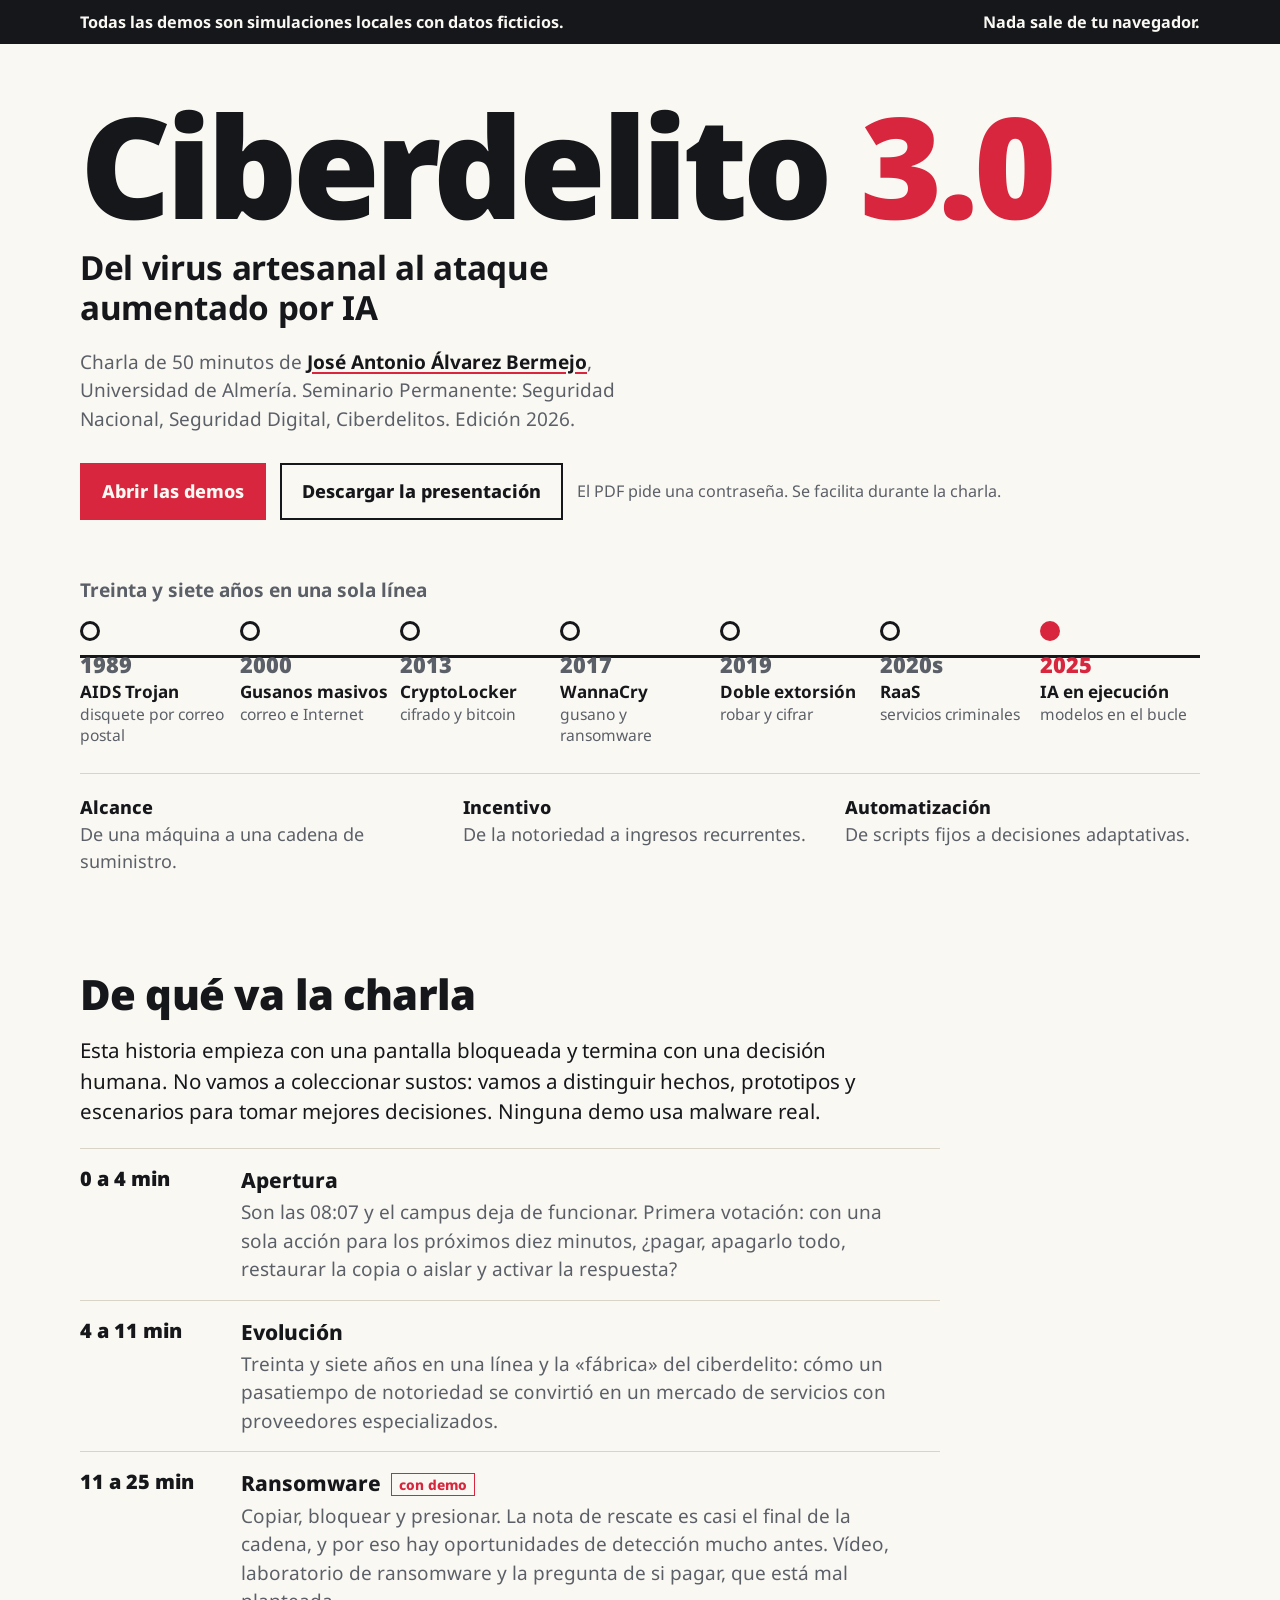
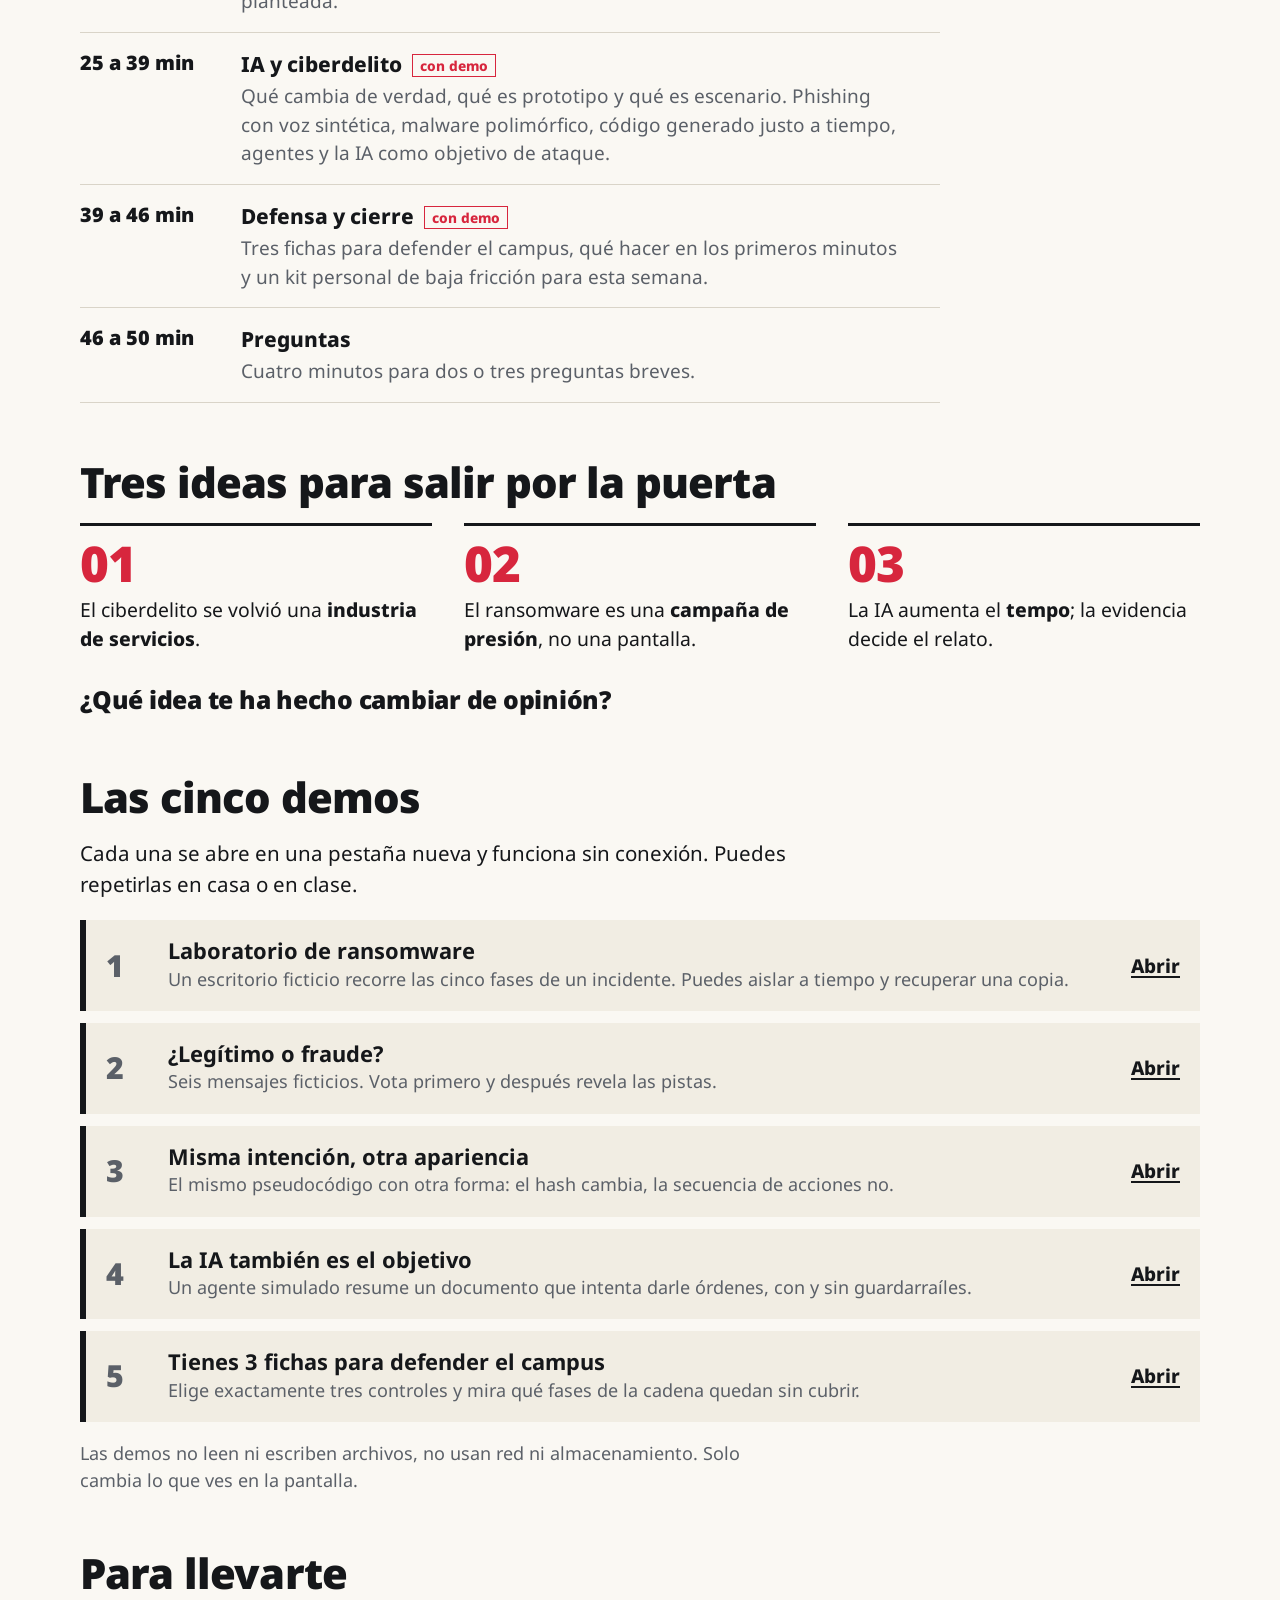
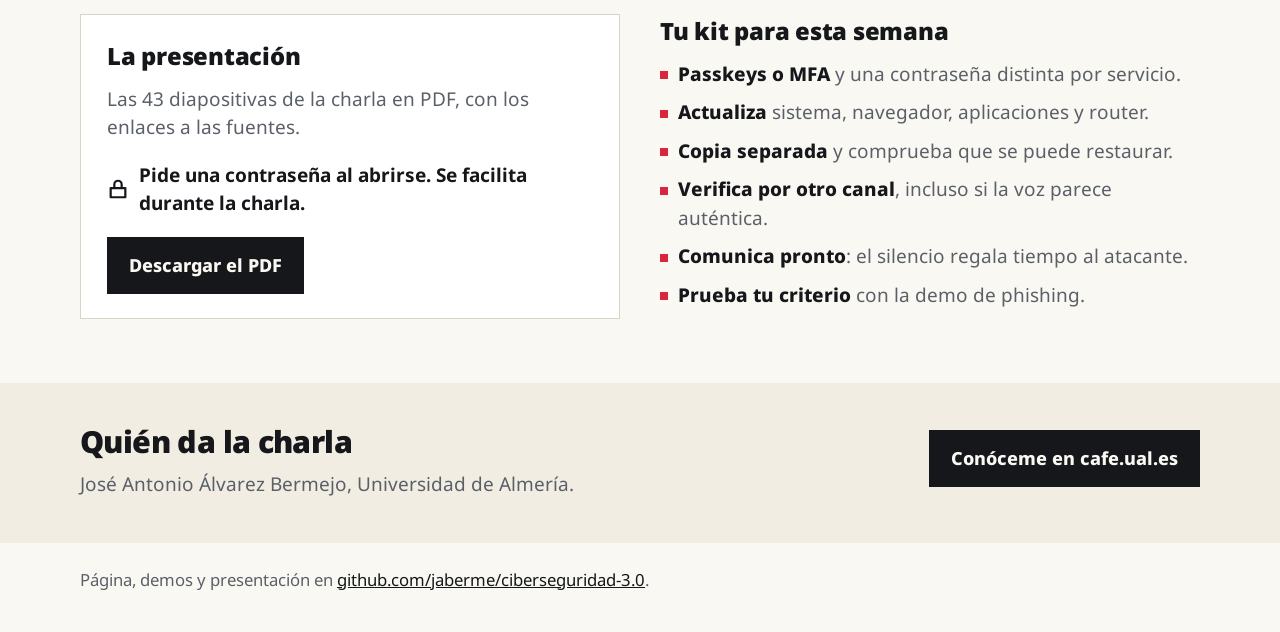
==== index.html @ abf0261a "Publica el material de la charla: página para asistentes, demos y presentación" ====
<!doctype html>
<html lang="es">
<head>
<meta charset="utf-8">
<meta name="viewport" content="width=device-width, initial-scale=1">
<title>Ciberdelito 3.0</title>
<meta name="description" content="Material para asistentes de la charla Ciberdelito 3.0: guía de la sesión, cinco demos locales y la presentación.">
<link rel="preconnect" href="https://fonts.googleapis.com">
<link rel="preconnect" href="https://fonts.gstatic.com" crossorigin>
<link rel="stylesheet" href="https://fonts.googleapis.com/css2?family=Noto+Sans:ital,wght@0,400;0,700;0,900;1,400&display=swap">
<style>
  :root {
    color-scheme: light;
    --papel: #FAF8F3; --tinta: #15171A; --tinta2: #5B6068; --regla: #D9D4C8; --rojo: #D7263D; --suave: #F1EDE3;
    --ancho: 1120px; --prosa: 66ch;
  }
  * { box-sizing: border-box; }
  html { font-size: 19px; scroll-behavior: smooth; }
  body { margin: 0; background: var(--papel); color: var(--tinta); font-family: "Noto Sans", system-ui, sans-serif; line-height: 1.5; }
  a { color: inherit; }
  a:focus-visible, button:focus-visible { outline: 3px solid var(--rojo); outline-offset: 3px; }
  .contenedor { width: min(var(--ancho), calc(100% - 32px)); margin: 0 auto; }
  p { max-width: var(--prosa); margin: 0 0 1em; }

  /* Franja superior: lo mismo que ven en cada demo */
  .aviso { background: var(--tinta); color: var(--papel); font-weight: 700; font-size: .85rem; padding: 10px 0; }
  .aviso .contenedor { display: flex; flex-wrap: wrap; gap: 6px 24px; justify-content: space-between; }

  /* Portada */
  .portada { padding: 56px 0 32px; }
  .portada h1 { margin: 0; font-size: clamp(3rem, 11vw, 7.6rem); font-weight: 900; line-height: .92; letter-spacing: -.035em; }
  .portada h1 .v { color: var(--rojo); }
  .portada .subtitulo { margin: 18px 0 0; font-size: clamp(1.2rem, 2.6vw, 1.75rem); font-weight: 700; line-height: 1.2; max-width: 30ch; letter-spacing: -.01em; }
  .portada .quien { margin: 20px 0 0; color: var(--tinta2); max-width: 52ch; }
  .portada .quien a { color: var(--tinta); font-weight: 700; text-decoration-color: var(--rojo); text-decoration-thickness: 2px; text-underline-offset: 3px; }
  .acciones { display: flex; flex-wrap: wrap; gap: 12px 14px; margin: 30px 0 0; align-items: center; }
  .boton { display: inline-block; font: inherit; font-weight: 800; font-size: .95rem; padding: 13px 20px; border: 2px solid var(--tinta); background: var(--tinta); color: var(--papel); text-decoration: none; cursor: pointer; }
  .boton.rojo { background: var(--rojo); border-color: var(--rojo); }
  .boton.fantasma { background: transparent; color: var(--tinta); }
  .boton:hover { text-decoration: underline; text-decoration-thickness: 2px; text-underline-offset: 3px; }
  .acciones small { color: var(--tinta2); font-size: .85rem; }

  /* Línea de 37 años: el elemento memorable de la página */
  .linea { margin: 56px 0 0; padding: 0 0 8px; }
  .linea h2 { margin: 0 0 6px; font-size: 1rem; font-weight: 700; color: var(--tinta2); }
  .hitos { list-style: none; margin: 0; padding: 0; display: grid; grid-template-columns: repeat(7, 1fr); position: relative; }
  .hitos::before { content: ""; position: absolute; left: 0; right: 0; top: 2.35rem; border-top: 3px solid var(--tinta); }
  .hitos li { position: relative; padding: 0 12px 0 0; }
  .hitos .anio { display: block; font-weight: 900; font-size: 1.15rem; line-height: 1; height: 1.4rem; }
  .hitos li::before { content: ""; display: block; width: 14px; height: 14px; margin: .55rem 0 .7rem; background: var(--papel); border: 3px solid var(--tinta); border-radius: 50%; }
  .hitos li:last-child::before { background: var(--rojo); border-color: var(--rojo); }
  .hitos li:last-child .anio { color: var(--rojo); }
  .hitos strong { display: block; font-size: .9rem; line-height: 1.25; }
  .hitos span { display: block; color: var(--tinta2); font-size: .82rem; line-height: 1.3; margin-top: 2px; }
  .cambios { display: grid; grid-template-columns: repeat(3, 1fr); gap: 18px 28px; margin: 28px 0 0; padding: 20px 0 0; border-top: 1px solid var(--regla); }
  .cambios div { font-size: .95rem; color: var(--tinta2); }
  .cambios b { display: block; color: var(--tinta); font-weight: 800; }

  /* Secciones */
  section { padding: 56px 0 0; }
  section > h2 { margin: 0 0 18px; font-size: clamp(1.6rem, 3.4vw, 2.2rem); font-weight: 900; letter-spacing: -.02em; line-height: 1.1; }
  .intro { font-size: 1.08rem; }

  /* Guía: tramos de tiempo */
  .tramos { list-style: none; margin: 8px 0 0; padding: 0; max-width: 860px; border-top: 1px solid var(--regla); }
  .tramos li { display: grid; grid-template-columns: 7.2rem 1fr; gap: 0 24px; padding: 16px 0; border-bottom: 1px solid var(--regla); }
  .tramos time { font-weight: 900; font-variant-numeric: tabular-nums; font-size: 1.05rem; line-height: 1.4; }
  .tramos h3 { margin: 0 0 2px; font-size: 1.1rem; font-weight: 800; }
  .tramos p { margin: 0; color: var(--tinta2); max-width: 60ch; }
  .tramos li.demo-si h3::after { content: "con demo"; margin-left: 10px; font-size: .72rem; font-weight: 800; color: var(--rojo); border: 1.5px solid var(--rojo); padding: 1px 7px; vertical-align: middle; }

  /* Tres ideas (así se cierra la charla) */
  .ideas { list-style: none; margin: 0; padding: 0; display: grid; grid-template-columns: repeat(3, 1fr); gap: 24px 32px; }
  .ideas li { border-top: 3px solid var(--tinta); padding-top: 12px; }
  .ideas .n { display: block; font-size: 2.6rem; font-weight: 900; line-height: 1; color: var(--rojo); letter-spacing: -.03em; }
  .ideas p { margin: 8px 0 0; font-size: 1.02rem; }
  .ideas b { font-weight: 800; }
  .pregunta { margin: 28px 0 0; font-size: 1.3rem; font-weight: 900; letter-spacing: -.01em; }

  /* Demos */
  .lista-demos { list-style: none; margin: 0; padding: 0; display: grid; gap: 12px; }
  .demo { display: grid; grid-template-columns: 2.4rem 1fr auto; gap: 0 16px; align-items: center; padding: 18px 20px; background: var(--suave); border-left: 6px solid var(--tinta); text-decoration: none; }
  .demo:hover, .demo:focus-visible { border-left-color: var(--rojo); }
  .demo .num { font-size: 1.6rem; font-weight: 900; line-height: 1; color: var(--tinta2); }
  .demo strong { display: block; font-size: 1.15rem; line-height: 1.2; }
  .demo span { color: var(--tinta2); font-size: .95rem; }
  .demo em { font-style: normal; font-weight: 800; white-space: nowrap; text-decoration: underline; text-decoration-thickness: 2px; text-underline-offset: 3px; }
  .nota-demos { margin: 18px 0 0; color: var(--tinta2); font-size: .95rem; }

  /* Presentación y kit */
  .dos { display: grid; grid-template-columns: repeat(auto-fit, minmax(300px, 1fr)); gap: 28px 40px; }
  .pdf { background: #fff; border: 1px solid var(--regla); padding: 24px 26px; }
  .pdf h3, .kit h3 { margin: 0 0 10px; font-size: 1.25rem; font-weight: 900; letter-spacing: -.01em; }
  .pdf p { color: var(--tinta2); margin-bottom: 1em; }
  .pdf .candado { display: flex; align-items: center; gap: 10px; font-weight: 700; color: var(--tinta); }
  .pdf .candado svg { flex: none; }
  .kit ul { margin: 0; padding: 0; list-style: none; display: grid; gap: 10px; }
  .kit li { padding-left: 18px; position: relative; color: var(--tinta2); }
  .kit li::before { content: ""; position: absolute; left: 0; top: .6em; width: 8px; height: 8px; background: var(--rojo); }
  .kit li b { color: var(--tinta); font-weight: 800; }

  /* Autor y pie */
  .autor { margin-top: 64px; padding: 36px 0 44px; background: var(--suave); }
  .autor .contenedor { display: grid; grid-template-columns: 1fr auto; gap: 18px 40px; align-items: center; }
  .autor h2 { margin: 0 0 6px; font-size: 1.6rem; font-weight: 900; letter-spacing: -.02em; }
  .autor p { margin: 0; color: var(--tinta2); }
  footer { padding: 24px 0 40px; color: var(--tinta2); font-size: .88rem; }
  footer a { color: var(--tinta); }

  @media (max-width: 860px) {
    .hitos { grid-template-columns: 1fr; gap: 14px; padding-left: 26px; }
    .hitos::before { top: 0; bottom: 0; left: 6px; right: auto; border-top: 0; border-left: 3px solid var(--tinta); }
    .hitos li { padding: 0; }
    .hitos li::before { position: absolute; left: -26px; top: .15rem; margin: 0; }
    .hitos .anio { height: auto; display: inline; margin-right: 8px; }
    .hitos strong { display: inline; }
    .cambios, .ideas { grid-template-columns: 1fr; }
    .tramos li { grid-template-columns: 1fr; gap: 2px; }
    .demo { grid-template-columns: 2rem 1fr; }
    .demo em { grid-column: 2; margin-top: 8px; }
    .autor .contenedor { grid-template-columns: 1fr; }
  }
  @media (prefers-reduced-motion: reduce) { html { scroll-behavior: auto; } }
</style>
</head>
<body>
<div class="aviso"><div class="contenedor"><span>Todas las demos son simulaciones locales con datos ficticios.</span><span>Nada sale de tu navegador.</span></div></div>

<header class="portada contenedor">
  <h1>Ciberdelito <span class="v">3.0</span></h1>
  <p class="subtitulo">Del virus artesanal al ataque aumentado por IA</p>
  <p class="quien">Charla de 50 minutos de <a href="https://cafe.ual.es">José Antonio Álvarez Bermejo</a>, Universidad de Almería. Seminario Permanente: Seguridad Nacional, Seguridad Digital, Ciberdelitos. Edición 2026.</p>
  <div class="acciones">
    <a class="boton rojo" href="demos/index.html">Abrir las demos</a>
    <a class="boton fantasma" href="main.pdf" download>Descargar la presentación</a>
    <small>El PDF pide una contraseña. Se facilita durante la charla.</small>
  </div>

  <div class="linea" aria-labelledby="t-linea">
    <h2 id="t-linea">Treinta y siete años en una sola línea</h2>
    <ol class="hitos">
      <li><span class="anio">1989</span><strong>AIDS Trojan</strong><span>disquete por correo postal</span></li>
      <li><span class="anio">2000</span><strong>Gusanos masivos</strong><span>correo e Internet</span></li>
      <li><span class="anio">2013</span><strong>CryptoLocker</strong><span>cifrado y bitcoin</span></li>
      <li><span class="anio">2017</span><strong>WannaCry</strong><span>gusano y ransomware</span></li>
      <li><span class="anio">2019</span><strong>Doble extorsión</strong><span>robar y cifrar</span></li>
      <li><span class="anio">2020s</span><strong>RaaS</strong><span>servicios criminales</span></li>
      <li><span class="anio">2025</span><strong>IA en ejecución</strong><span>modelos en el bucle</span></li>
    </ol>
    <div class="cambios">
      <div><b>Alcance</b>De una máquina a una cadena de suministro.</div>
      <div><b>Incentivo</b>De la notoriedad a ingresos recurrentes.</div>
      <div><b>Automatización</b>De scripts fijos a decisiones adaptativas.</div>
    </div>
  </div>
</header>

<main class="contenedor">
  <section aria-labelledby="t-guia">
    <h2 id="t-guia">De qué va la charla</h2>
    <p class="intro">Esta historia empieza con una pantalla bloqueada y termina con una decisión humana. No vamos a coleccionar sustos: vamos a distinguir hechos, prototipos y escenarios para tomar mejores decisiones. Ninguna demo usa malware real.</p>
    <ol class="tramos">
      <li><time>0 a 4 min</time><div><h3>Apertura</h3><p>Son las 08:07 y el campus deja de funcionar. Primera votación: con una sola acción para los próximos diez minutos, ¿pagar, apagarlo todo, restaurar la copia o aislar y activar la respuesta?</p></div></li>
      <li><time>4 a 11 min</time><div><h3>Evolución</h3><p>Treinta y siete años en una línea y la «fábrica» del ciberdelito: cómo un pasatiempo de notoriedad se convirtió en un mercado de servicios con proveedores especializados.</p></div></li>
      <li class="demo-si"><time>11 a 25 min</time><div><h3>Ransomware</h3><p>Copiar, bloquear y presionar. La nota de rescate es casi el final de la cadena, y por eso hay oportunidades de detección mucho antes. Vídeo, laboratorio de ransomware y la pregunta de si pagar, que está mal planteada.</p></div></li>
      <li class="demo-si"><time>25 a 39 min</time><div><h3>IA y ciberdelito</h3><p>Qué cambia de verdad, qué es prototipo y qué es escenario. Phishing con voz sintética, malware polimórfico, código generado justo a tiempo, agentes y la IA como objetivo de ataque.</p></div></li>
      <li class="demo-si"><time>39 a 46 min</time><div><h3>Defensa y cierre</h3><p>Tres fichas para defender el campus, qué hacer en los primeros minutos y un kit personal de baja fricción para esta semana.</p></div></li>
      <li><time>46 a 50 min</time><div><h3>Preguntas</h3><p>Cuatro minutos para dos o tres preguntas breves.</p></div></li>
    </ol>
  </section>

  <section aria-labelledby="t-ideas">
    <h2 id="t-ideas">Tres ideas para salir por la puerta</h2>
    <ol class="ideas">
      <li><span class="n">01</span><p>El ciberdelito se volvió una <b>industria de servicios</b>.</p></li>
      <li><span class="n">02</span><p>El ransomware es una <b>campaña de presión</b>, no una pantalla.</p></li>
      <li><span class="n">03</span><p>La IA aumenta el <b>tempo</b>; la evidencia decide el relato.</p></li>
    </ol>
    <p class="pregunta">¿Qué idea te ha hecho cambiar de opinión?</p>
  </section>

  <section aria-labelledby="t-demos">
    <h2 id="t-demos">Las cinco demos</h2>
    <p class="intro">Cada una se abre en una pestaña nueva y funciona sin conexión. Puedes repetirlas en casa o en clase.</p>
    <ol class="lista-demos">
      <li><a class="demo" href="demos/ransomware.html" target="_blank" rel="noopener"><span class="num">1</span><div><strong>Laboratorio de ransomware</strong><span>Un escritorio ficticio recorre las cinco fases de un incidente. Puedes aislar a tiempo y recuperar una copia.</span></div><em>Abrir</em></a></li>
      <li><a class="demo" href="demos/phishing.html" target="_blank" rel="noopener"><span class="num">2</span><div><strong>¿Legítimo o fraude?</strong><span>Seis mensajes ficticios. Vota primero y después revela las pistas.</span></div><em>Abrir</em></a></li>
      <li><a class="demo" href="demos/polimorfismo.html" target="_blank" rel="noopener"><span class="num">3</span><div><strong>Misma intención, otra apariencia</strong><span>El mismo pseudocódigo con otra forma: el hash cambia, la secuencia de acciones no.</span></div><em>Abrir</em></a></li>
      <li><a class="demo" href="demos/inyeccion.html" target="_blank" rel="noopener"><span class="num">4</span><div><strong>La IA también es el objetivo</strong><span>Un agente simulado resume un documento que intenta darle órdenes, con y sin guardarraíles.</span></div><em>Abrir</em></a></li>
      <li><a class="demo" href="demos/defensa.html" target="_blank" rel="noopener"><span class="num">5</span><div><strong>Tienes 3 fichas para defender el campus</strong><span>Elige exactamente tres controles y mira qué fases de la cadena quedan sin cubrir.</span></div><em>Abrir</em></a></li>
    </ol>
    <p class="nota-demos">Las demos no leen ni escriben archivos, no usan red ni almacenamiento. Solo cambia lo que ves en la pantalla.</p>
  </section>

  <section aria-labelledby="t-material">
    <h2 id="t-material">Para llevarte</h2>
    <div class="dos">
      <div class="pdf">
        <h3>La presentación</h3>
        <p>Las 43 diapositivas de la charla en PDF, con los enlaces a las fuentes.</p>
        <p class="candado"><svg width="22" height="22" viewBox="0 0 24 24" fill="none" stroke="currentColor" stroke-width="2.4" stroke-linecap="round" stroke-linejoin="round" aria-hidden="true"><rect x="4" y="11" width="16" height="10"/><path d="M8 11V7a4 4 0 0 1 8 0v4"/></svg>Pide una contraseña al abrirse. Se facilita durante la charla.</p>
        <a class="boton" href="main.pdf" download>Descargar el PDF</a>
      </div>
      <div class="kit">
        <h3>Tu kit para esta semana</h3>
        <ul>
          <li><b>Passkeys o MFA</b> y una contraseña distinta por servicio.</li>
          <li><b>Actualiza</b> sistema, navegador, aplicaciones y router.</li>
          <li><b>Copia separada</b> y comprueba que se puede restaurar.</li>
          <li><b>Verifica por otro canal</b>, incluso si la voz parece auténtica.</li>
          <li><b>Comunica pronto</b>: el silencio regala tiempo al atacante.</li>
          <li><b>Prueba tu criterio</b> con la demo de phishing.</li>
        </ul>
      </div>
    </div>
  </section>
</main>

<div class="autor">
  <div class="contenedor">
    <div>
      <h2>Quién da la charla</h2>
      <p>José Antonio Álvarez Bermejo, Universidad de Almería.</p>
    </div>
    <a class="boton" href="https://cafe.ual.es">Conóceme en cafe.ual.es</a>
  </div>
</div>
<footer class="contenedor">Página, demos y presentación en <a href="https://github.com/jaberme/ciberseguridad-3.0">github.com/jaberme/ciberseguridad-3.0</a>.</footer>
</body>
</html>
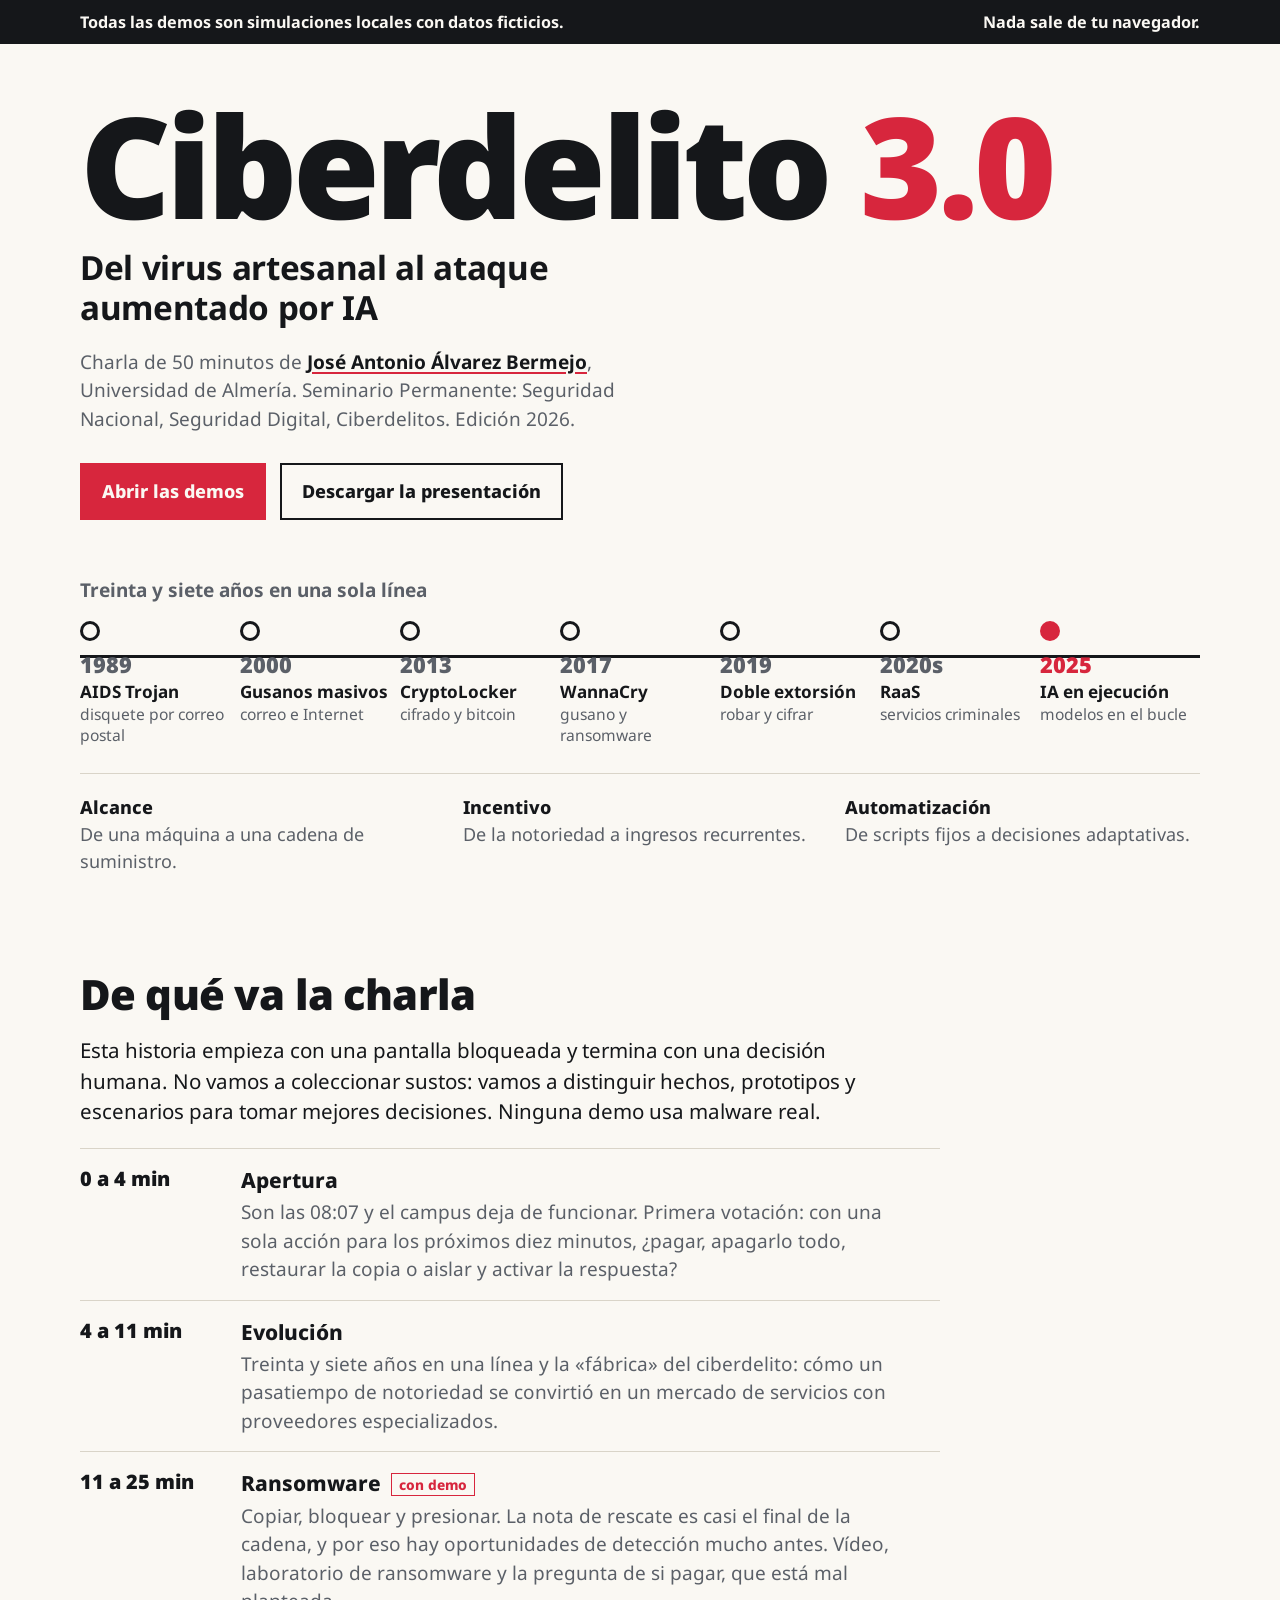
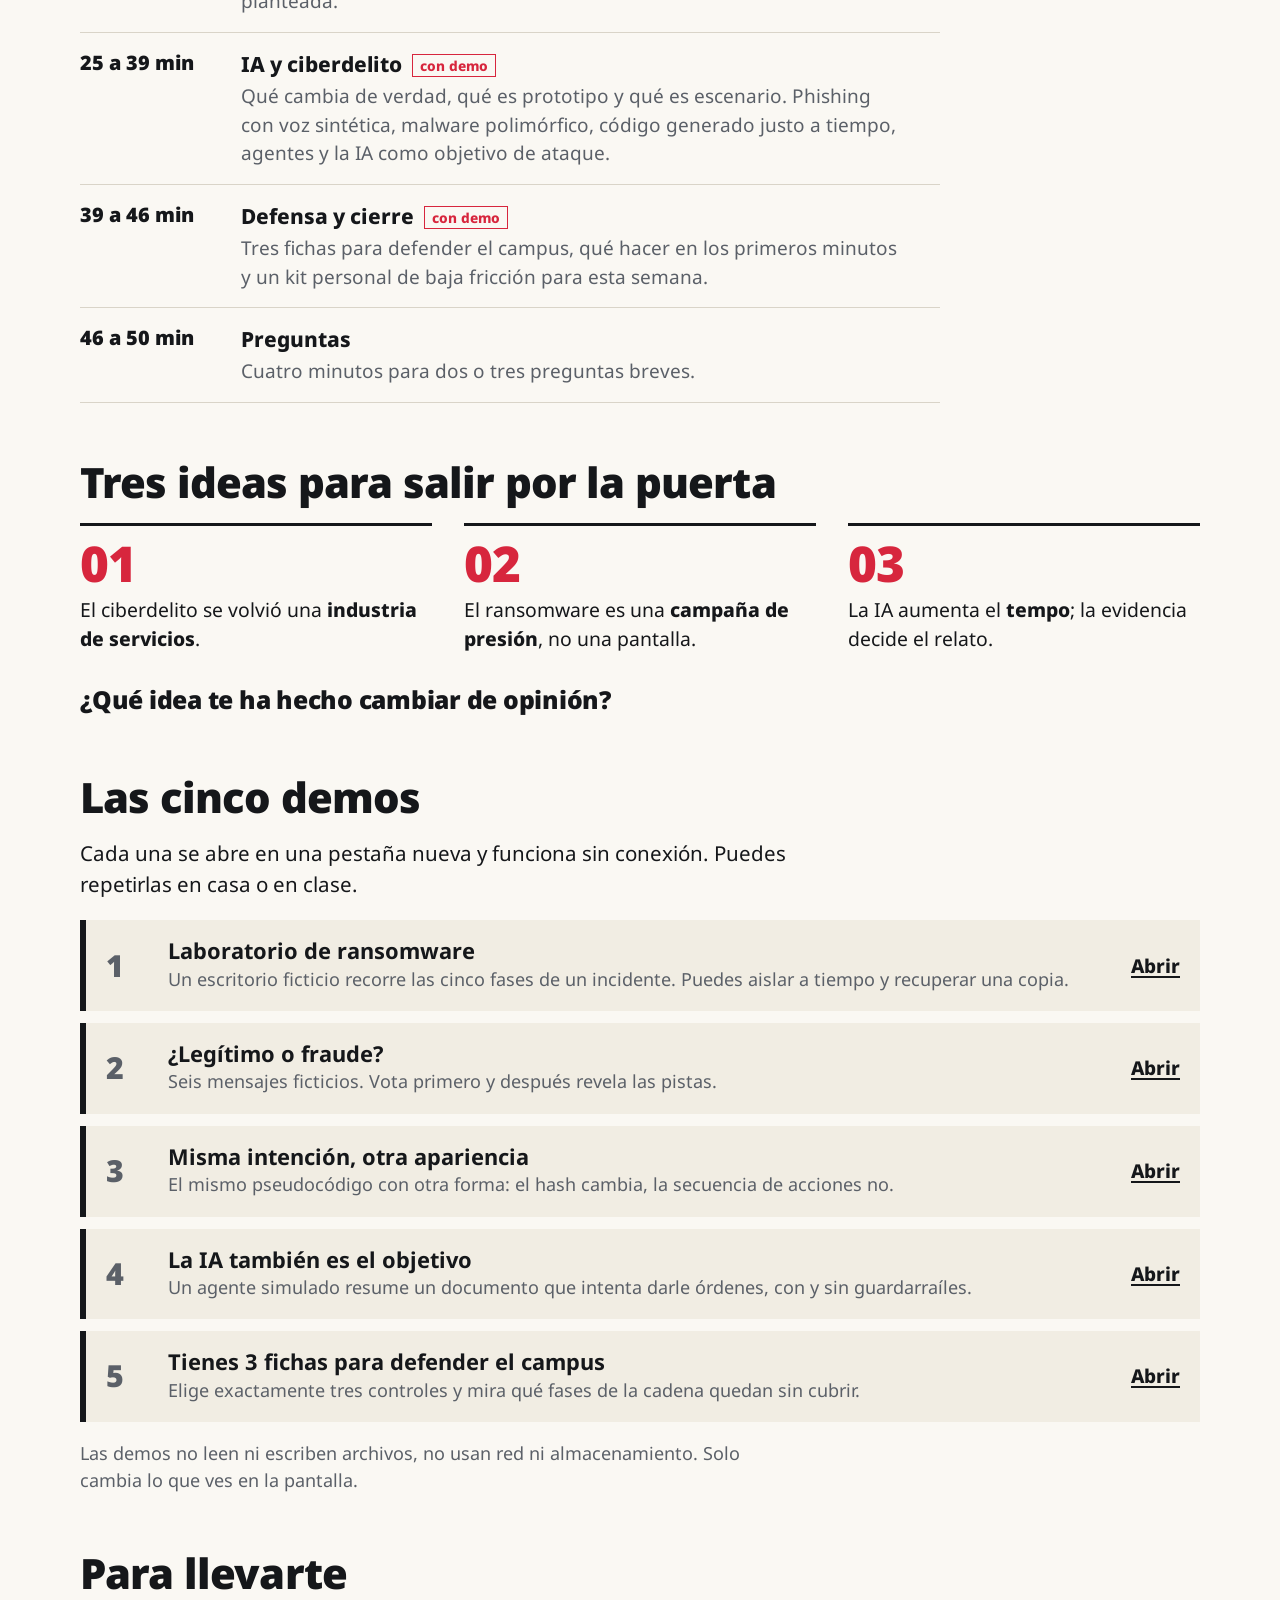
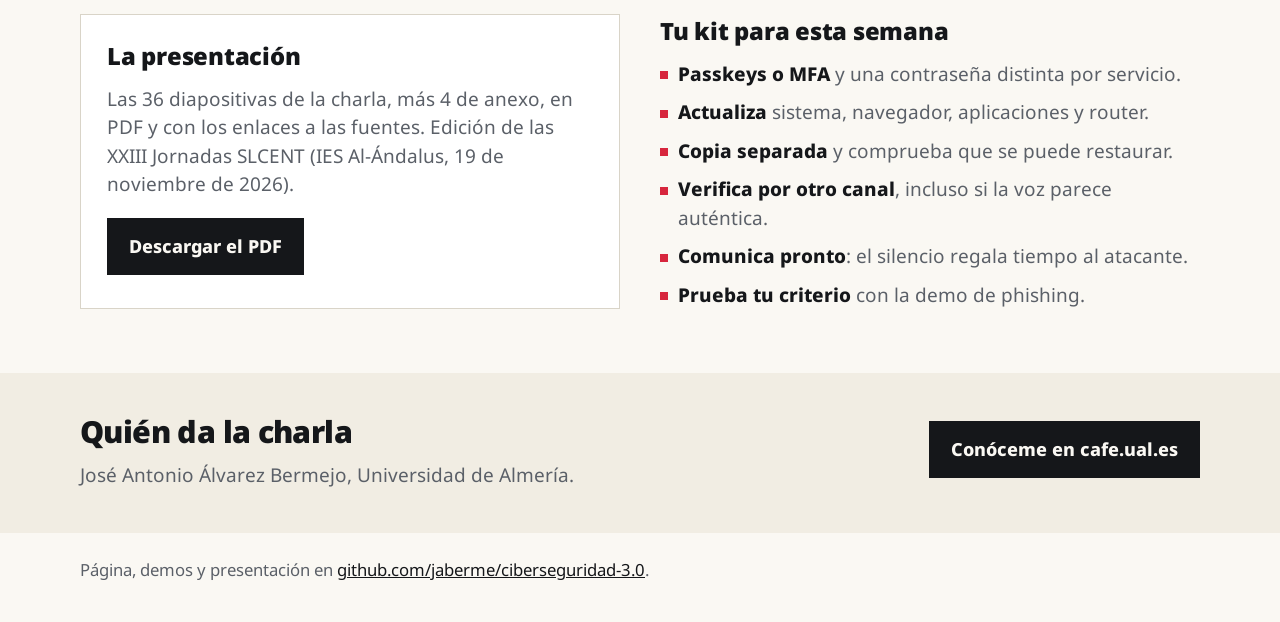
==== commit 114da9c0: "Edición SLCENT: PDF sin contraseña y textos actualizados Presentación reconstruida para las XXIII Jo" ====
--- a/index.html
+++ b/index.html
@@ -133,7 +133,6 @@
   <div class="acciones">
     <a class="boton rojo" href="demos/index.html">Abrir las demos</a>
     <a class="boton fantasma" href="main.pdf" download>Descargar la presentación</a>
-    <small>El PDF pide una contraseña. Se facilita durante la charla.</small>
   </div>
 
   <div class="linea" aria-labelledby="t-linea">
@@ -197,8 +196,7 @@
     <div class="dos">
       <div class="pdf">
         <h3>La presentación</h3>
-        <p>Las 43 diapositivas de la charla en PDF, con los enlaces a las fuentes.</p>
-        <p class="candado"><svg width="22" height="22" viewBox="0 0 24 24" fill="none" stroke="currentColor" stroke-width="2.4" stroke-linecap="round" stroke-linejoin="round" aria-hidden="true"><rect x="4" y="11" width="16" height="10"/><path d="M8 11V7a4 4 0 0 1 8 0v4"/></svg>Pide una contraseña al abrirse. Se facilita durante la charla.</p>
+        <p>Las 36 diapositivas de la charla, más 4 de anexo, en PDF y con los enlaces a las fuentes. Edición de las XXIII Jornadas SLCENT (IES Al-Ándalus, 19 de noviembre de 2026).</p>
         <a class="boton" href="main.pdf" download>Descargar el PDF</a>
       </div>
       <div class="kit">
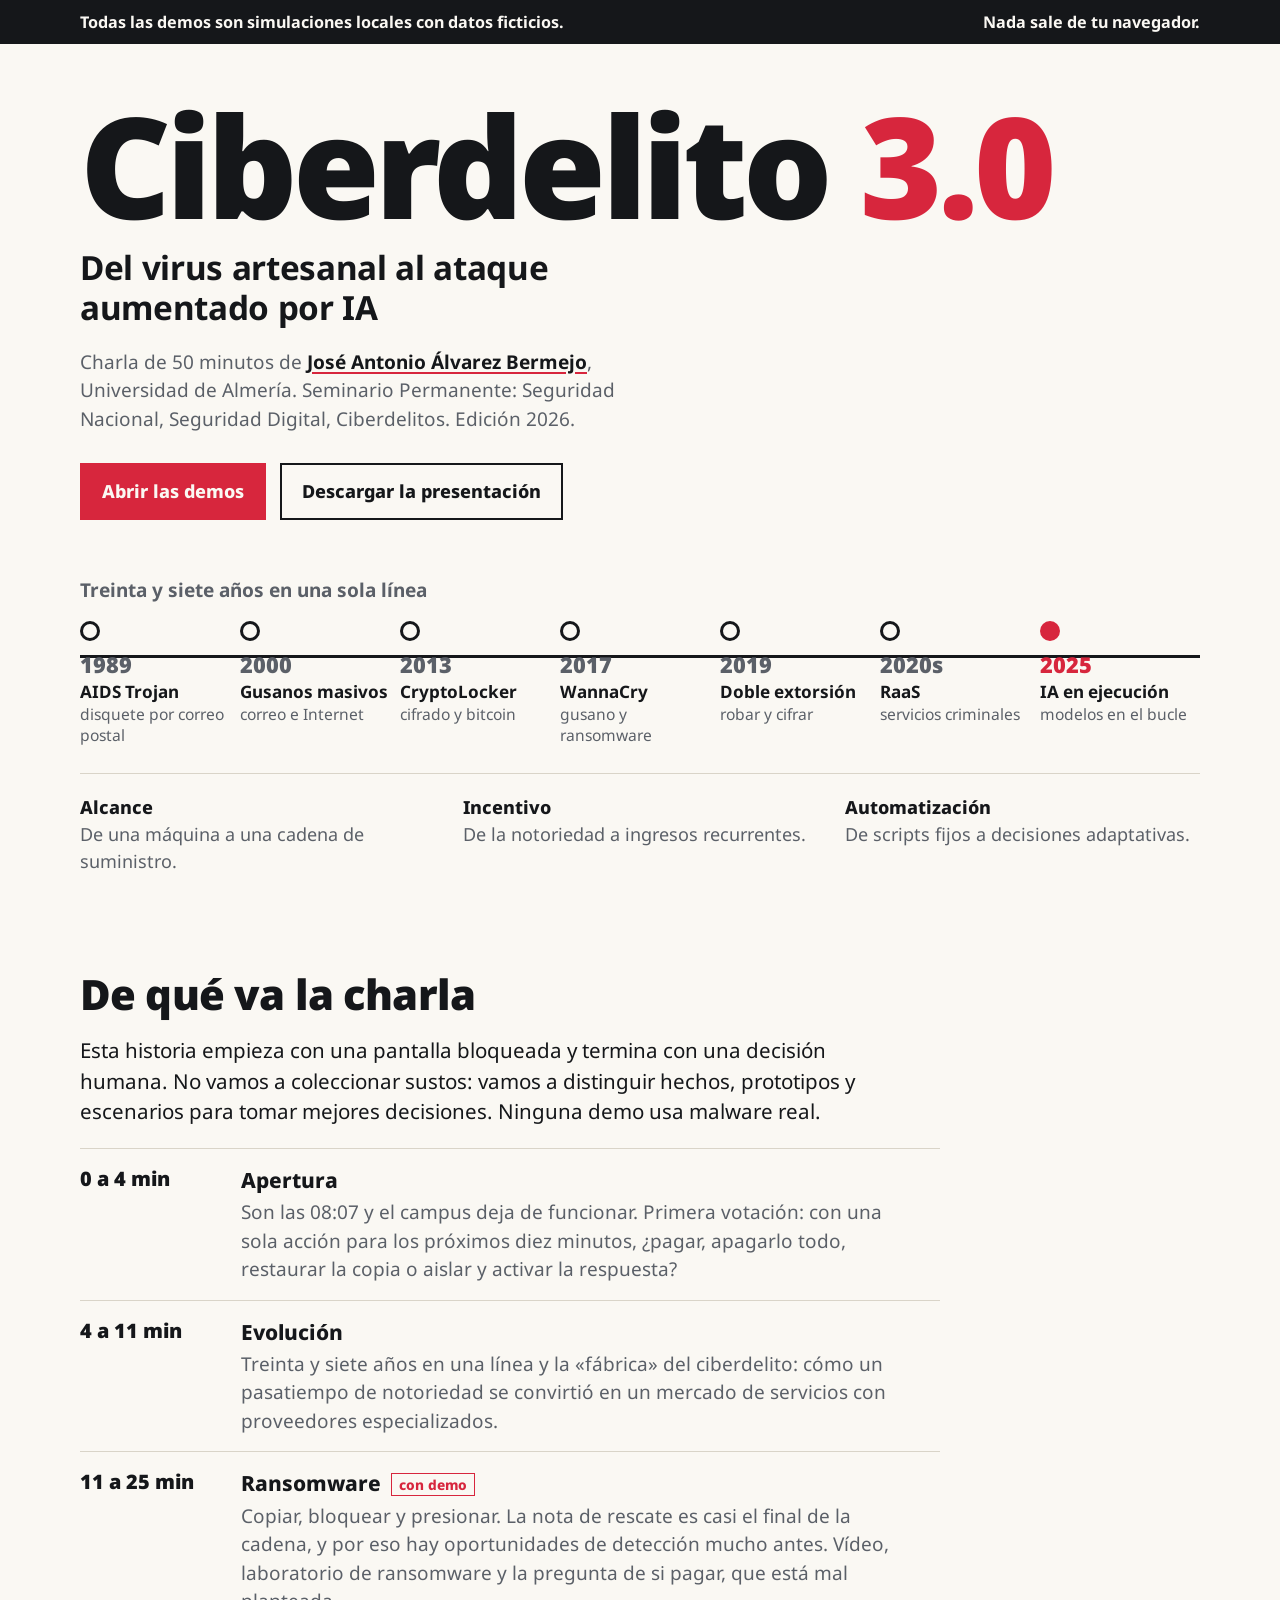
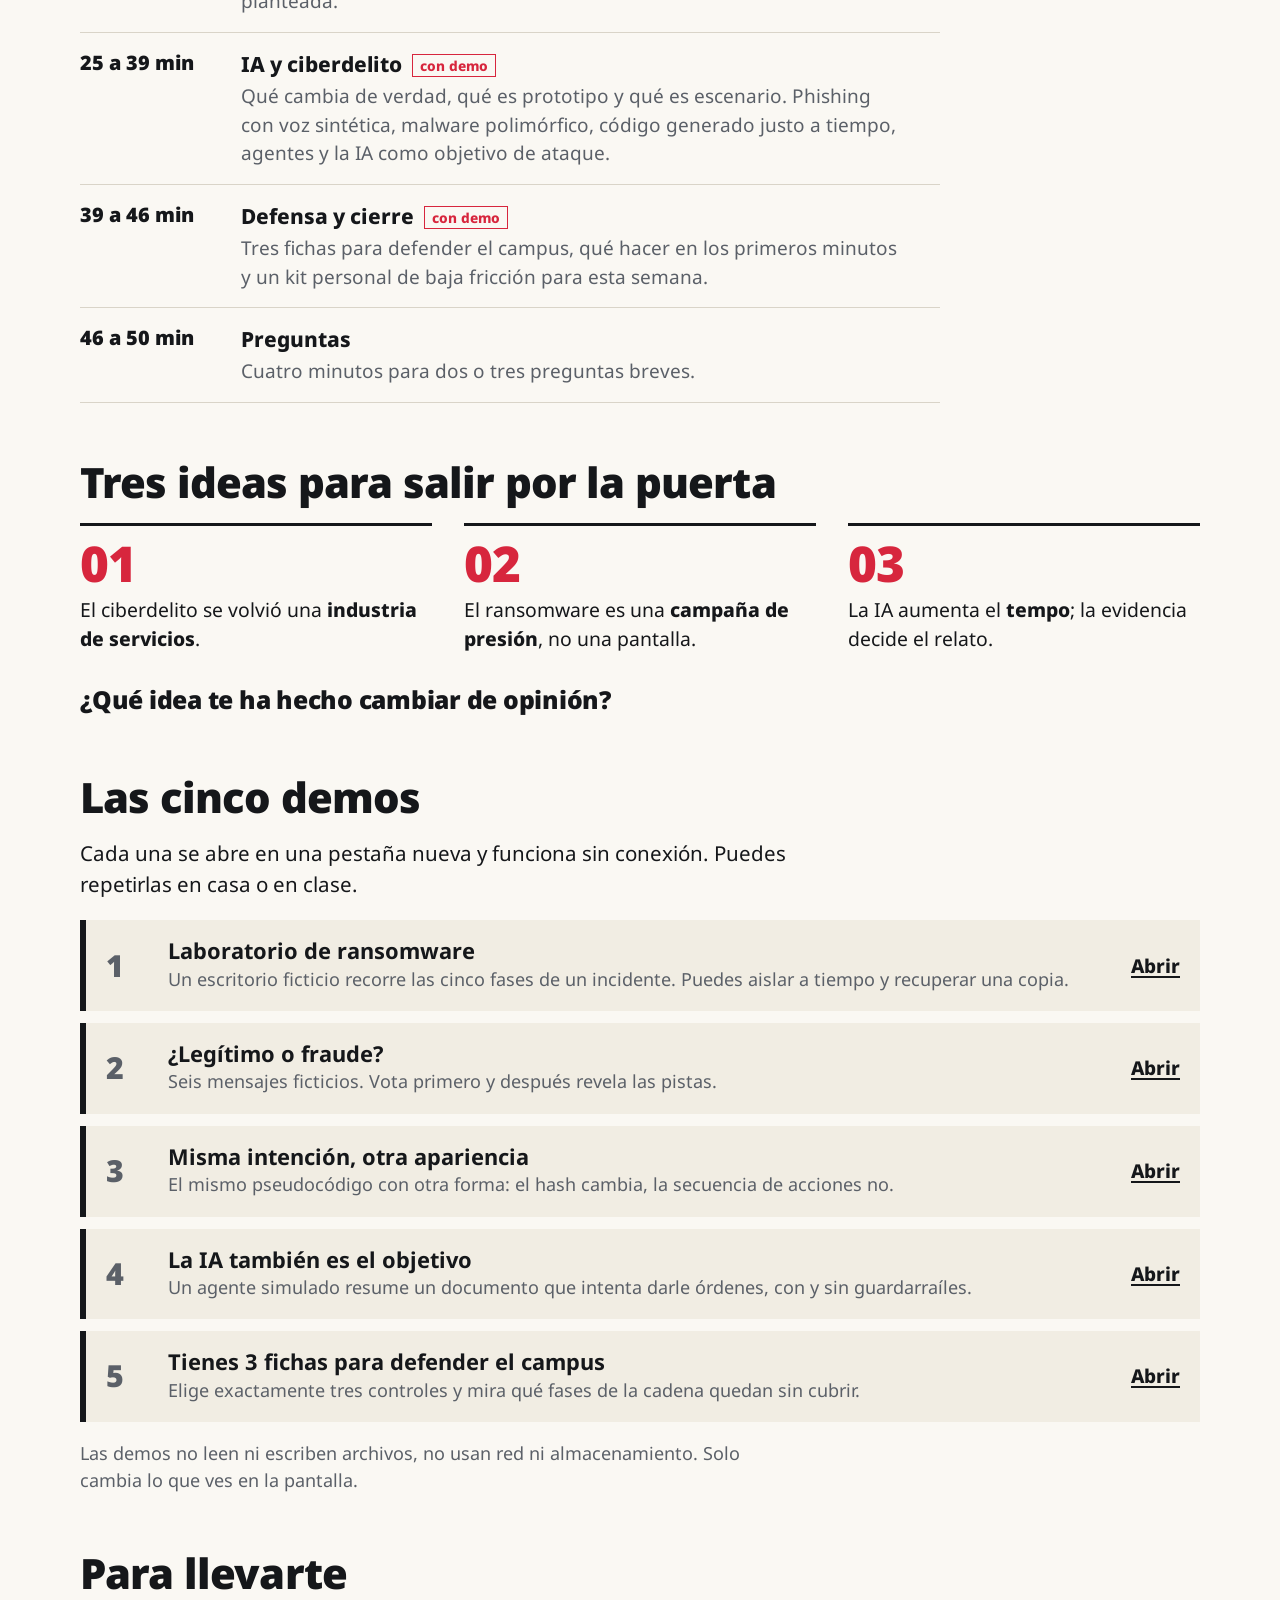
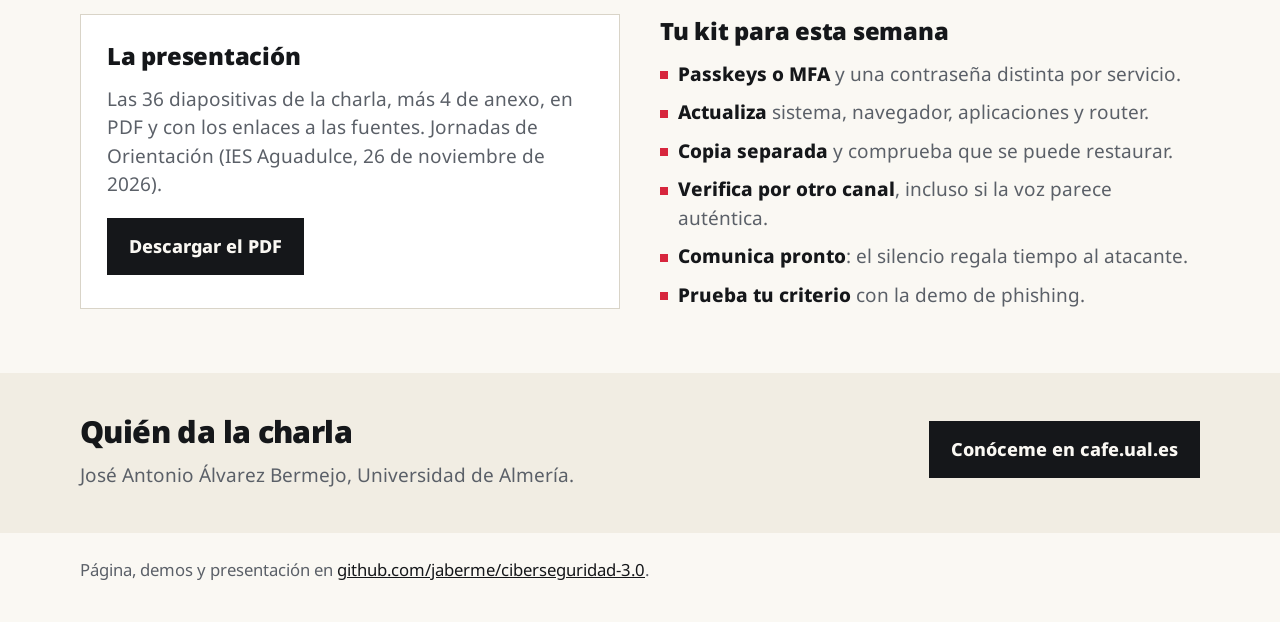
==== commit 4813c1d5: "Actualiza sede y fecha de las jornadas" ====
--- a/index.html
+++ b/index.html
@@ -196,7 +196,7 @@
     <div class="dos">
       <div class="pdf">
         <h3>La presentación</h3>
-        <p>Las 36 diapositivas de la charla, más 4 de anexo, en PDF y con los enlaces a las fuentes. Edición de las XXIII Jornadas SLCENT (IES Al-Ándalus, 19 de noviembre de 2026).</p>
+        <p>Las 36 diapositivas de la charla, más 4 de anexo, en PDF y con los enlaces a las fuentes. Jornadas de Orientación (IES Aguadulce, 26 de noviembre de 2026).</p>
         <a class="boton" href="main.pdf" download>Descargar el PDF</a>
       </div>
       <div class="kit">
